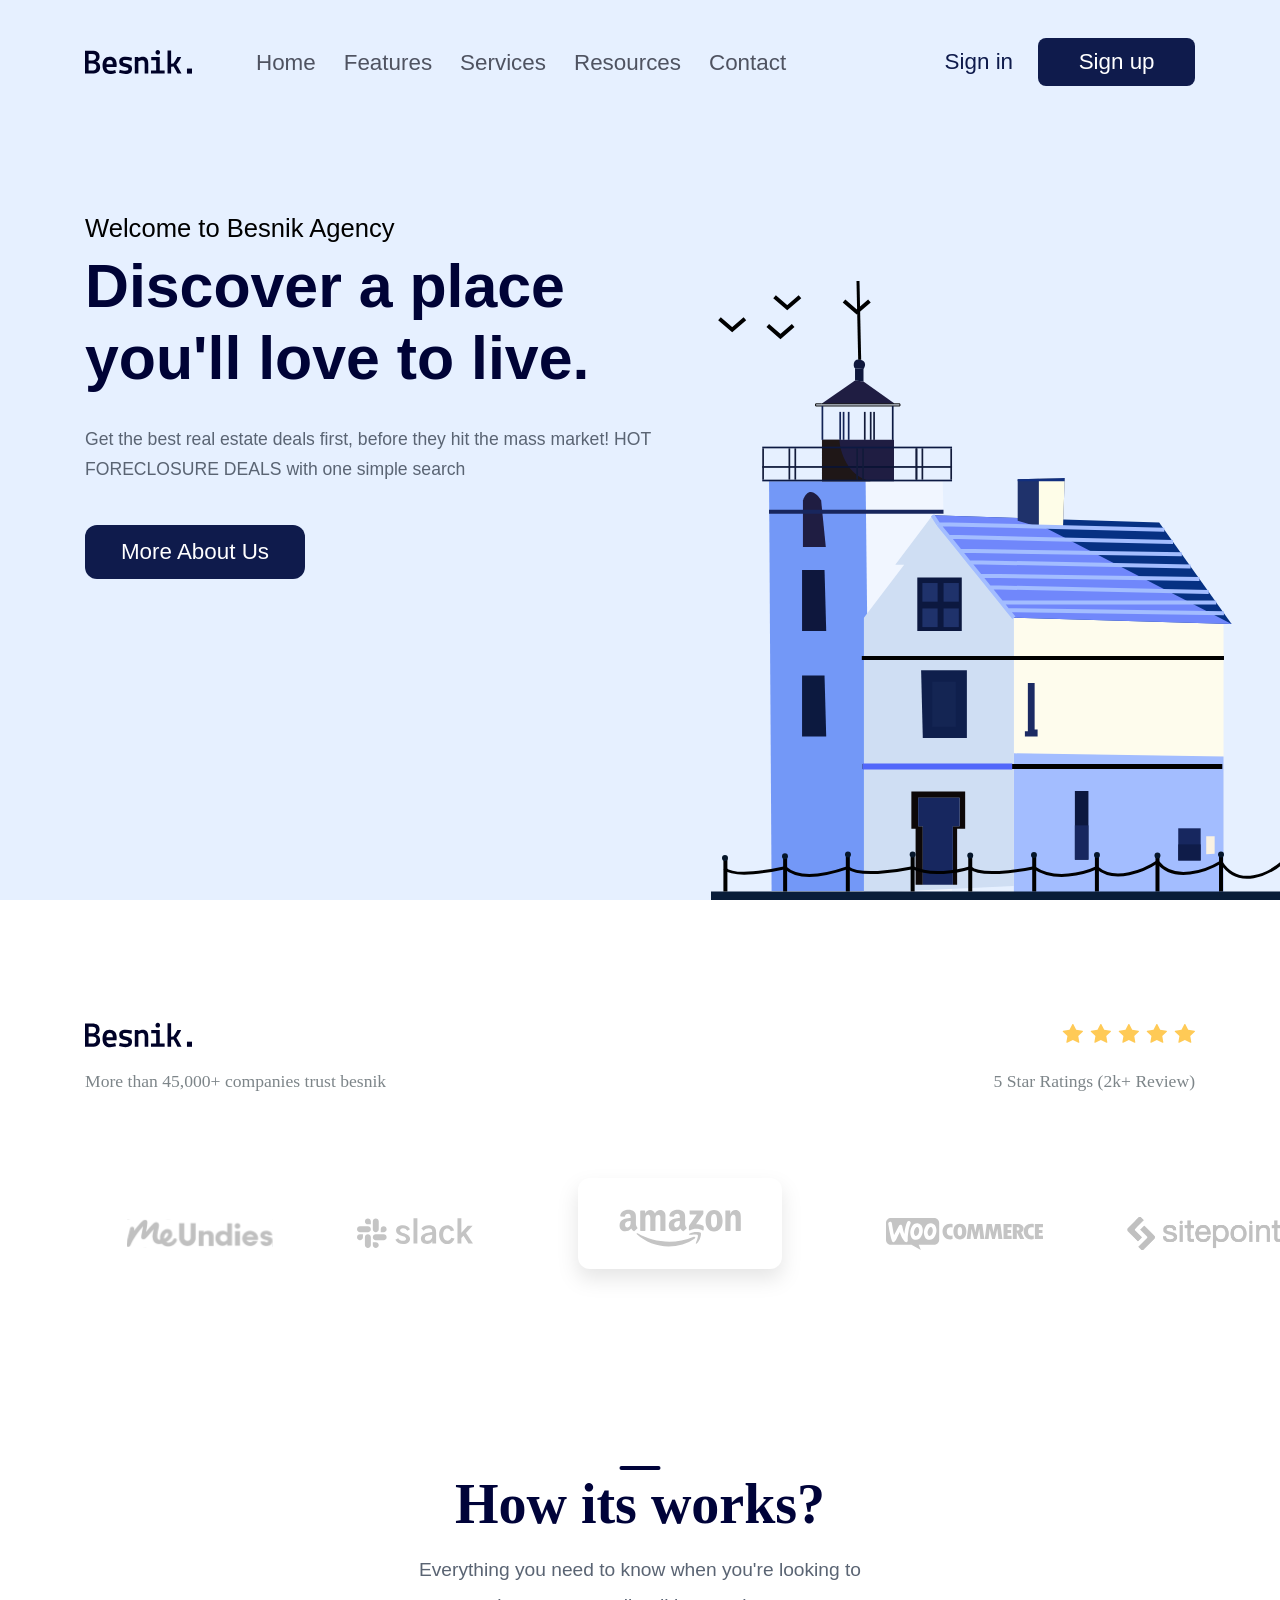
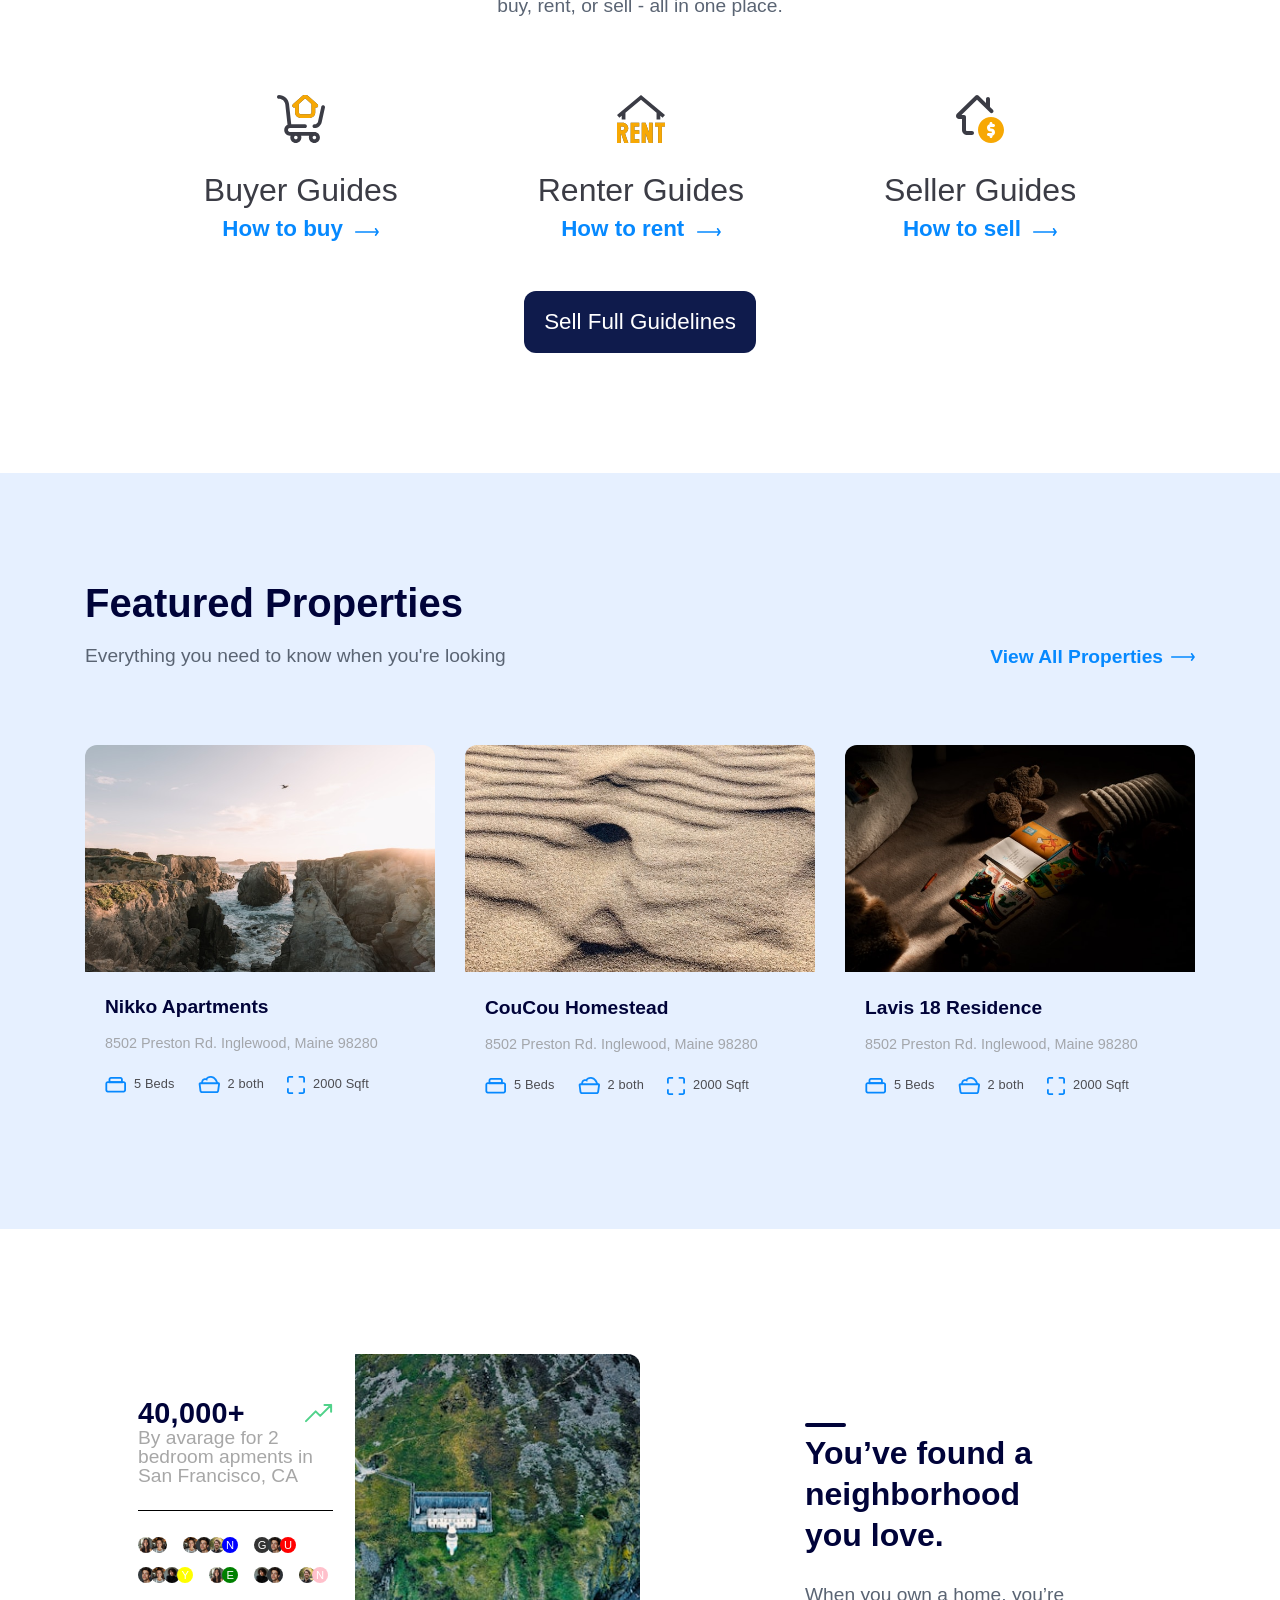
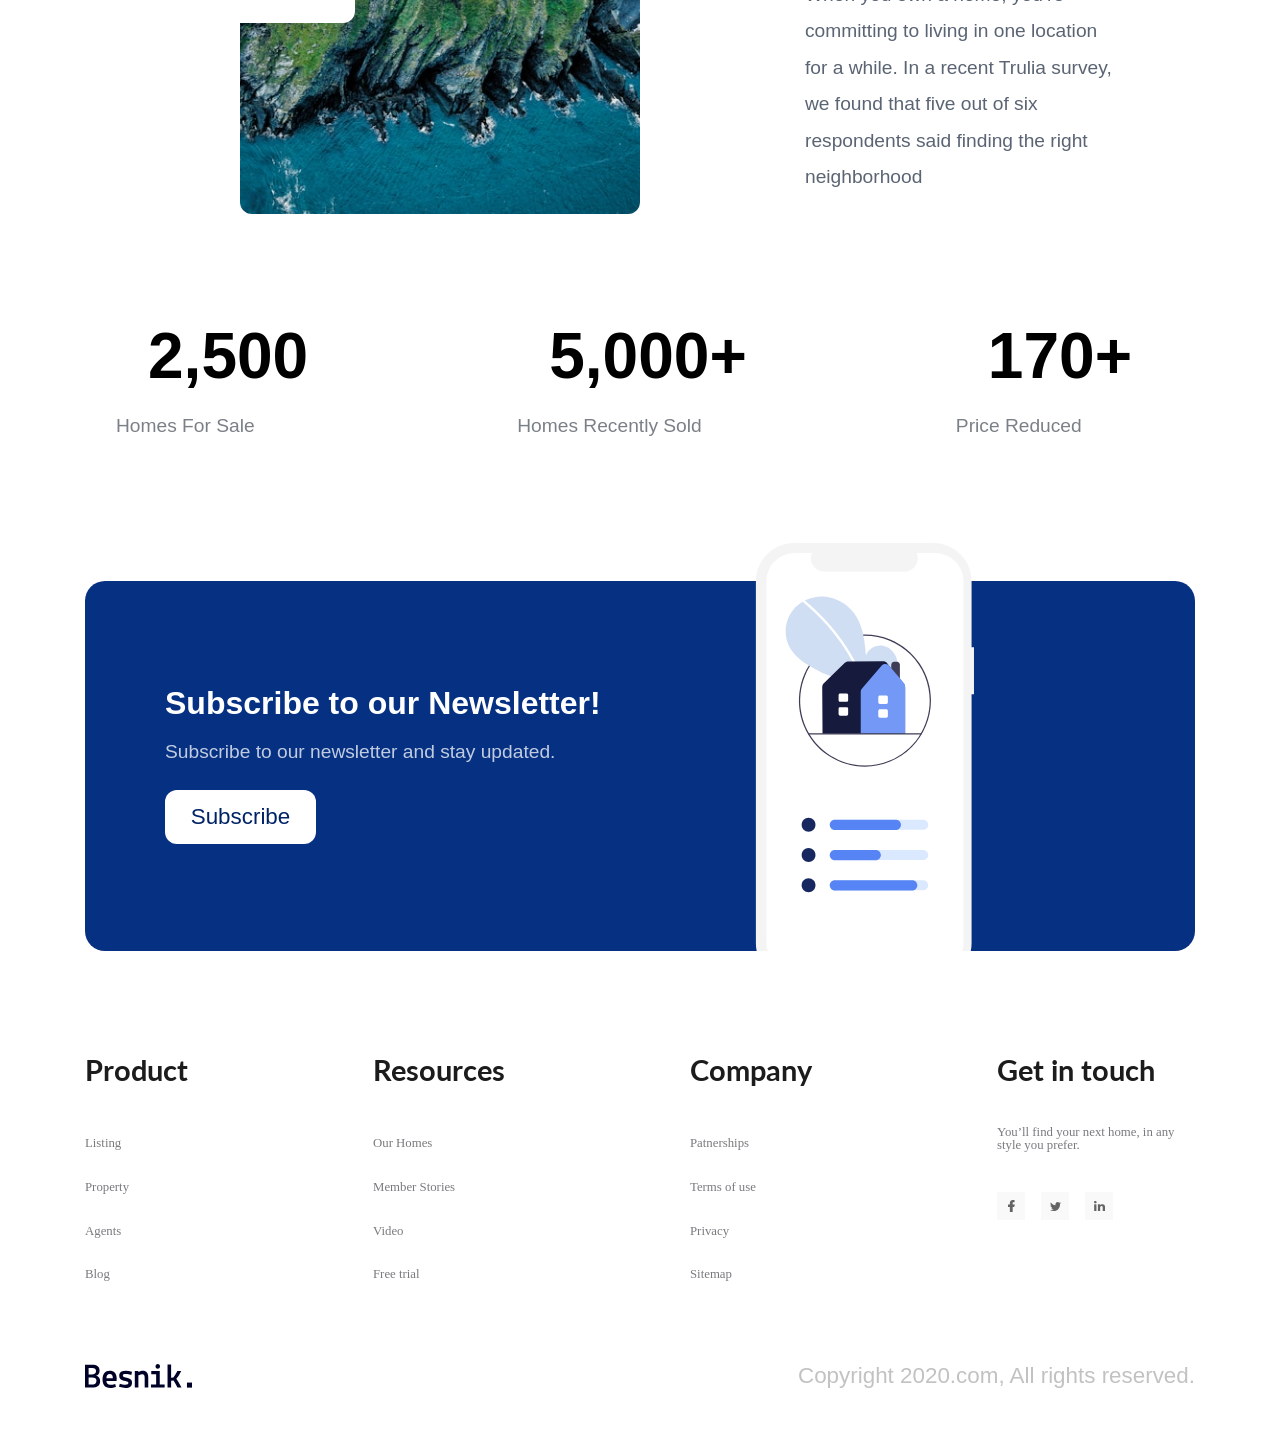
==== index.html @ 7a70269e "Update project structure" ====
<!DOCTYPE html>
<html lang="en">
<head>
    <meta charset="UTF-8">
    <meta name="viewport" content="width=device-width, initial-scale=1.0">
    <link rel="stylesheet" href="./assets/css/reset.css">
    <link rel="stylesheet" href="./assets/css/font/stylesheet.css">
    <!-- <link rel="preconnect" href="https://fonts.googleapis.com">
    <link rel="preconnect" href="https://fonts.gstatic.com" crossorigin>
    <link href="https://fonts.googleapis.com/css2?family=Montserrat:wght@303&   family=Poppins:ital,wght@0,100;0,200;0,300;0,400;0,500;0,600;0,700;0,800;0,900;1,100;1,200;1,300;1,400;1,500;1,600;1,700;1,800;1,900&display=swap" rel="stylesheet"> -->

    <link rel="preconnect" href="https://fonts.googleapis.com">
    <link rel="preconnect" href="https://fonts.gstatic.com" crossorigin>
    <link href="https://fonts.googleapis.com/css2?family=Lato:ital,wght@0,100;0,300;0,400;0,700;0,900;1,100;1,300;1,400;1,700;1,900&display=swap" rel="stylesheet">

    <link rel="stylesheet" href="./assets/css/nguyen.css">
    <title>Document</title>
</head>
<body>
    <main>
        <!-- Header -->
        <header class="hearder">
            <div class="content">
                <nav class="navbar">
                    <!-- Logo -->
                    <img src="./assets/css/img/logo.svg" alt="Besnik.">
                    <!-- Navigation -->
                    <ul>
                        <li><a href="#!">Home</a></li>
                        <li><a href="#!">Features</a></li>
                        <li><a href="#!">Services</a></li>
                        <li><a href="#!">Resources</a></li>
                        <li><a href="#!">Contact</a></li>
                    </ul>
                    <!-- Action -->
                    <div class="actions">
                        <a href="#!" class="action-link">Sign in</a>
                        <a href="#!" class="btn action-btn">Sign up</a>
                    </div>
                </nav>
                <div class="hero">
                    <div class="info">
                        <p class="sub-title">Welcome to Besnik Agency</p>
                        <h1 class="title">Discover a place
                            you'll love to live.</h1>
                        <p class="desc">Get the best real estate deals first,
                            before they hit the mass market! HOT FORECLOSURE DEALS with one simple search</p>
                        <!-- Call to action -->
                        <a href="#!" class="btn hero-cta">More About Us</a>
                    </div>
                    <img 
                    src="./assets/css/img/hero_img.svg" alt="Discover a place you'll love to live." class="hero-img">
                </div>
            </div>
        </header>

        <!-- Client -->
        <div class="clients">
            <div class="content">
                <div class="row">
                    <!-- Logo -->
                    <img src="./assets/css/img/logo.svg" alt="Besnik.">

                    <!-- Stars -->
                    <div class="stars">
                        <img src="./assets/css/img/stars.svg" alt="Stars">
                        <img src="./assets/css/img/stars.svg" alt="Stars">
                        <img src="./assets/css/img/stars.svg" alt="Stars">
                        <img src="./assets/css/img/stars.svg" alt="Stars">
                        <img src="./assets/css/img/stars.svg" alt="Stars">
                    </div>
                </div>
                <div class="row">
                    <p class="desc">More than 45,000+ companies trust besnik</p>
                    <p class="desc">5 Star Ratings (2k+ Review)</p>
                </div>
                <div class="images">
                    <a href="!#">
                        <img src="./assets/css/img/client-1.svg" alt="client-1">
                    </a>
                    <a href="!#">
                        <img src="./assets/css/img/client-2.svg" alt="client-2">
                    </a>
                    <a href="!#">
                        <img src="./assets/css/img/client-3.svg" alt="client-3">
                    </a>
                    <a href="!#">
                        <img src="./assets/css/img/client-4.svg" alt="client-4">
                    </a>
                    <a href="!#">
                        <img src="./assets/css/img/client-5.svg" alt="client-5">
                    </a>
                </div>
            </div>
        </div>

        <!-- Guide -->
        <div class="guides">
            <div class="content">
                <h2 class="sub-title">How its works?</h2>
                <p class="desc">Everything you need to know when you're looking to buy, rent, or sell - all in one place.</p>
                <!-- List guides -->
                <ul class="list-guides">
                    <li class="guides-items">
                        <img src="./assets/css/img/guides-img-1.svg" alt="Buyer Guides" class="icon">
                        <h3 class="title">Buyer Guides</h3>
                        <a href="#!" class="link">
                            <span>How to buy</span>
                            <img src="./assets/css/img/arrow.svg" alt="arrow" class="arrow">
                        </a>
                    </li>
                    <li class="guides-items">
                        <img src="./assets/css/img/guides-img-2.svg" alt="Renter Guides" class="icon">
                        <h3 class="title">Renter Guides</h3>
                        <a href="#!" class="link">
                            <span>How to rent</span>
                            <img src="./assets/css/img/arrow.svg" alt="arrow" class="arrow">
                        </a>
                    </li>
                    <li class="guides-items">
                        <img src="./assets/css/img/guides-img-3.svg" alt="Seller Guides" class="icon">
                        <h3 class="title">Seller Guides</h3>
                        <a href="#!" class="link">
                            <span>How to sell</span>
                            <img src="./assets/css/img/arrow.svg" alt="arrow" class="arrow">
                        </a>
                    </li>
                </ul>
                <div class="guides-cta">
                    <a href="#!" class="btn">Sell Full Guidelines</a>
                </div>
            </div>
        </div>

        <!-- Featured -->
        <div class="featured">
            <div class="content">
                <header>
                    <h2 class="sub-title">Featured Properties</h2>
                    <div class="row">
                        <p class="desc">Everything you need to know when you're looking</p>
                        <a href="#!" class="link">
                            <span>View All Properties</span>
                            <img src="./assets/css/img/arrow.svg" alt="arrow" class="arrow">
                        </a>
                    </div>
                </header>
                <div class="list">
                    <!-- Featured item 1 -->
                    <div class="item">
                        <a href="#!">
                            <img
                                src="./assets/css/img/featured-1.jpg"
                                alt="Nikko Apartments"
                                class="thumb"
                            />
                        </a>
                        <div class="body">
                            <h3 class="title">
                                <a href="#!" class="line-clamp">
                                    Nikko Apartments
                                </a>
                            </h3>
                            <p class="desc line-clamp">
                                8502 Preston Rd. Inglewood, Maine 98280
                            </p>
                            <div class="info">
                                <img
                                    src="./assets/css/img/icon-1.svg"
                                    alt=""
                                    class="icon"
                                />
                                <span class="label">5 Beds</span>

                                <img
                                    src="./assets/css/img/icon-2.svg"
                                    alt=""
                                    class="icon"
                                />
                                <span class="label">2 both</span>

                                <img
                                    src="./assets/css/img/icon-3.svg"
                                    alt=""
                                    class="icon"
                                />
                                <span class="label">2000 Sqft</span>
                            </div>
                        </div>
                    </div>

                    <!-- Featured item 2 -->
                    <div class="item">
                        <a href="#!">
                            <img
                                src="./assets/css/img/featured-2.jpg"
                                alt="CouCou Homestead"
                                class="thumb"
                            />
                        </a>
                        <div class="body">
                            <h3 class="title"><a href="#!">CouCou Homestead</a></h3>
                            <p class="desc">
                                8502 Preston Rd. Inglewood, Maine 98280
                            </p>
                            <div class="info">
                                <img
                                    src="./assets/css/img/icon-1.svg"
                                    alt=""
                                    class="icon"
                                />
                                <span class="label">5 Beds</span>

                                <img
                                    src="./assets/css/img/icon-2.svg"
                                    alt=""
                                    class="icon"
                                />
                                <span class="label">2 both</span>

                                <img
                                    src="./assets/css/img/icon-3.svg"
                                    alt=""
                                    class="icon"
                                />
                                <span class="label">2000 Sqft</span>
                            </div>
                        </div>
                    </div>

                    <!-- Featured item 3 -->
                    <div class="item">
                        <a href="#!">
                            <img
                                src="./assets/css/img/featured-3.jpg"
                                alt="CouCou Homestead"
                                class="thumb"
                            />
                        </a>
                        <div class="body">
                            <h3 class="title"><a href="#!">Lavis 18 Residence</a></h3>
                            <p class="desc">
                                8502 Preston Rd. Inglewood, Maine 98280
                            </p>
                            <div class="info">
                                <img
                                    src="./assets/css/img/icon-1.svg"
                                    alt=""
                                    class="icon"
                                />
                                <span class="label">5 Beds</span>

                                <img
                                    src="./assets/css/img/icon-2.svg"
                                    alt=""
                                    class="icon"
                                />
                                <span class="label">2 both</span>

                                <img
                                    src="./assets/css/img/icon-3.svg"
                                    alt=""
                                    class="icon"
                                />
                                <span class="label">2000 Sqft</span>
                            </div>
                        </div>
                    </div>
                </div>
            </div>
        </div>

        <!-- Stats -->
        <div class="stats">
            <div class="content">
                <div class="row">
                    <div class="img-block">
                        <img src="./assets/css/img/stats-img.jpg" alt="You’ve found a neighborhood you love." class="images">
                        <!-- Trend -->
                        <div class="stats-trend">
                            <div class="row">
                                <strong class="value">40,000+</strong>
                                <img 
                                    class="icon"
                                    src="./assets/css/img/arrow-stats.svg" 
                                    alt=""
                                >
                            </div>
                            <p class="desc">By avarage for 2 bedroom apments in San Francisco, CA</p>
                            <div class="separate"></div>
                            <div class="avatar-block">
                                <div class="avatar-group">
                                    <img 
                                    src="./assets/css/img/avatar-1.jpg" alt="" class="avatar">
                                    <img 
                                    src="./assets/css/img/avatar-2.jpg" alt="" class="avatar">
                                </div>
                                <div class="avatar-group">
                                    <img 
                                    src="./assets/css/img/avatar-2.jpg" alt="" class="avatar">
                                    <img 
                                    src="./assets/css/img/avatar-4.jpg" alt="" class="avatar">
                                    <img 
                                    src="./assets/css/img/avatar-5.jpg" alt="" class="avatar">
                                    <div class="avatar" style="--bg-color : blue">N</div>
                                </div>
                                <div class="avatar-group">
                                    <div class="avatar" style="--bg-color : #333">G</div>
                                    <img 
                                    src="./assets/css/img/avatar-4.jpg" alt="" class="avatar">
                                    <div class="avatar" style="--bg-color : red">U</div>
                                </div>
                                <div class="avatar-group">
                                    <img 
                                    src="./assets/css/img/avatar-4.jpg" alt="" class="avatar">
                                    <img 
                                    src="./assets/css/img/avatar-2.jpg" alt="" class="avatar">
                                    <img 
                                    src="./assets/css/img/avatar-3.jpg" alt="" class="avatar">
                                    <div class="avatar" style="--bg-color : yellow">Y</div>
                                </div>
                                <div class="avatar-group">
                                    <img 
                                    src="./assets/css/img/avatar-1.jpg" alt="" class="avatar">
                                    <div class="avatar" style="--bg-color : green">E</div>
                                </div>
                                <div class="avatar-group">
                                    <img 
                                    src="./assets/css/img/avatar-3.jpg" alt="" class="avatar">
                                    <img 
                                    src="./assets/css/img/avatar-4.jpg" alt="" class="avatar">
                                </div>
                                <div class="avatar-group">
                                    <img 
                                    src="./assets/css/img/avatar-5.jpg" alt="" class="avatar">
                                    <div class="avatar" style="--bg-color : pink">N</div>
                                </div>
                            </div>
                        </div>
                    </div>
                    <div class="info">
                        <h2 class="sub-title">You’ve found a neighborhood you love.</h2>
                        <p class="desc">When you own a home, you’re committing to living in one location for a while. In a recent Trulia survey, we found that five out of six respondents said finding the right neighborhood </p>
                    </div>

                </div>
                <div class="row row-qty">
                    <div class="qty-item">
                        <strong class="qty">2,500</strong>
                        <p class="qty-desc">Homes For Sale</p>
                    </div>
                    <div class="qty-item">
                        <strong class="qty">5,000+</strong>
                        <p class="qty-desc">Homes Recently Sold</p>
                    </div>
                    <div class="qty-item">
                        <strong class="qty">170+</strong>
                        <p class="qty-desc">Price Reduced</p>
                    </div>
                </div>
            </div>
        </div>

        <div class="subcription">
            <div class="content">
                <div class="body">
                    <div class="info">
                        <h2 class="sub-title">Subscribe to our Newsletter!</h2>
                        <p class="desc">Subscribe to our newsletter and stay updated.</p>
                        <a href="" class="btn">Subscribe</a>
                    </div>
                    <img src="./assets/css/img/image-subc.svg" alt="Subscribe to our Newsletter!" class="image">
                </div>
            </div>
        </div>

        <!-- Footer -->
        <footer class="footer">
            <div class="content">
                <div class="row">
                    <column>
                        <!-- Product -->
                        <h3 class="heading">Product</h3>
                        <ul class="list">
                            <li class="item">
                                <a href="">Listing</a>
                            </li>
                            <li class="item">
                                <a href="">Property</a>
                            </li>
                            <li class="item">
                                <a href="">Agents</a>
                            </li>
                            <li class="item">
                                <a href="">Blog</a>
                            </li>
                        </ul>
                    </column>
                    <column>
                        <!-- Resources -->
                        <h3 class="heading">Resources</h3>
                        <ul class="list">
                            <li class="item">
                                <a href="">Our Homes</a>
                            </li>
                            <li class="item">
                                <a href="">Member Stories</a>
                            </li>
                            <li class="item">
                                <a href="">Video</a>
                            </li>
                            <li class="item">
                                <a href="">Free trial</a>
                            </li>
                        </ul>
                    </column>
                    <column>
                        <!-- Company -->
                        <h3 class="heading">Company</h3>
                        <ul class="list">
                            <li class="item">
                                <a href="">Patnerships</a>
                            </li>
                            <li class="item">
                                <a href="">Terms of use</a>
                            </li>
                            <li class="item">
                                <a href="">Privacy</a>
                            </li>
                            <li class="item">
                                <a href="">Sitemap</a>
                            </li>
                        </ul>
                    </column>
                    <column>
                        <!-- Get in touch -->
                        <h3 class="heading">Get in touch</h3>
                        <p class="desc">You’ll find your next home, in any style you prefer.</p>
                        <div class="social">
                            <a href="" class="social-link">
                                <img src="./assets/css/img/facebook.svg" 
                                alt="">
                            </a>
                            <a href="" class="social-link">
                                <img src="./assets/css/img/twitter.svg" 
                                alt="">
                            </a>
                            <a href="" class="social-link">
                                <img src="./assets/css/img/intagram.svg
                                " alt="">
                            </a>
                        </div>
                    </column>
                </div>
                <div class="row">
                    <img 
                    src="./assets/css/img/logo.svg" 
                    alt="Besnik" 
                    class="logo">
                    <p class="copyright">Copyright 2020.com, All rights reserved.</p>
                </div>
            </div>
        </footer>
    </main>
</body>
</html>
---- assets/css/font/stylesheet.css ----
/* =========== Poppins =========== */
@font-face {
    font-family: "Poppins";
    src: url("Poppins/Poppins-Bold.woff2") format("woff2"),
        url("Poppins/Poppins-Bold.woff") format("woff");
    font-weight: bold;
    font-style: normal;
    font-display: swap;
}

@font-face {
    font-family: "Poppins";
    src: url("Poppins/Poppins-BlackItalic.woff2") format("woff2"),
        url("Poppins/Poppins-BlackItalic.woff") format("woff");
    font-weight: 900;
    font-style: italic;
    font-display: swap;
}

@font-face {
    font-family: "Poppins";
    src: url("Poppins/Poppins-Black.woff2") format("woff2"),
        url("Poppins/Poppins-Black.woff") format("woff");
    font-weight: 900;
    font-style: normal;
    font-display: swap;
}

@font-face {
    font-family: "Poppins";
    src: url("Poppins/Poppins-ExtraBoldItalic.woff2") format("woff2"),
        url("Poppins/Poppins-ExtraBoldItalic.woff") format("woff");
    font-weight: bold;
    font-style: italic;
    font-display: swap;
}

@font-face {
    font-family: "Poppins";
    src: url("Poppins/Poppins-ExtraBold.woff2") format("woff2"),
        url("Poppins/Poppins-ExtraBold.woff") format("woff");
    font-weight: bold;
    font-style: normal;
    font-display: swap;
}

@font-face {
    font-family: "Poppins";
    src: url("Poppins/Poppins-ExtraLightItalic.woff2") format("woff2"),
        url("Poppins/Poppins-ExtraLightItalic.woff") format("woff");
    font-weight: 200;
    font-style: italic;
    font-display: swap;
}

@font-face {
    font-family: "Poppins";
    src: url("Poppins/Poppins-BoldItalic.woff2") format("woff2"),
        url("Poppins/Poppins-BoldItalic.woff") format("woff");
    font-weight: bold;
    font-style: italic;
    font-display: swap;
}

@font-face {
    font-family: "Poppins";
    src: url("Poppins/Poppins-ExtraLight.woff2") format("woff2"),
        url("Poppins/Poppins-ExtraLight.woff") format("woff");
    font-weight: 200;
    font-style: normal;
    font-display: swap;
}

@font-face {
    font-family: "Poppins";
    src: url("Poppins/Poppins-Italic.woff2") format("woff2"),
        url("Poppins/Poppins-Italic.woff") format("woff");
    font-weight: normal;
    font-style: italic;
    font-display: swap;
}

@font-face {
    font-family: "Poppins";
    src: url("Poppins/Poppins-SemiBold.woff2") format("woff2"),
        url("Poppins/Poppins-SemiBold.woff") format("woff");
    font-weight: 600;
    font-style: normal;
    font-display: swap;
}

@font-face {
    font-family: "Poppins";
    src: url("Poppins/Poppins-Light.woff2") format("woff2"),
        url("Poppins/Poppins-Light.woff") format("woff");
    font-weight: 300;
    font-style: normal;
    font-display: swap;
}

@font-face {
    font-family: "Poppins";
    src: url("Poppins/Poppins-LightItalic.woff2") format("woff2"),
        url("Poppins/Poppins-LightItalic.woff") format("woff");
    font-weight: 300;
    font-style: italic;
    font-display: swap;
}

@font-face {
    font-family: "Poppins";
    src: url("Poppins/Poppins-Regular.woff2") format("woff2"),
        url("Poppins/Poppins-Regular.woff") format("woff");
    font-weight: normal;
    font-style: normal;
    font-display: swap;
}

@font-face {
    font-family: "Poppins";
    src: url("Poppins/Poppins-Medium.woff2") format("woff2"),
        url("Poppins/Poppins-Medium.woff") format("woff");
    font-weight: 500;
    font-style: normal;
    font-display: swap;
}

@font-face {
    font-family: "Poppins";
    src: url("Poppins/Poppins-MediumItalic.woff2") format("woff2"),
        url("Poppins/Poppins-MediumItalic.woff") format("woff");
    font-weight: 500;
    font-style: italic;
    font-display: swap;
}

@font-face {
    font-family: "Poppins";
    src: url("Poppins/Poppins-ThinItalic.woff2") format("woff2"),
        url("Poppins/Poppins-ThinItalic.woff") format("woff");
    font-weight: 100;
    font-style: italic;
    font-display: swap;
}

@font-face {
    font-family: "Poppins";
    src: url("Poppins/Poppins-SemiBoldItalic.woff2") format("woff2"),
        url("Poppins/Poppins-SemiBoldItalic.woff") format("woff");
    font-weight: 600;
    font-style: italic;
    font-display: swap;
}

@font-face {
    font-family: "Poppins";
    src: url("Poppins/Poppins-Thin.woff2") format("woff2"),
        url("Poppins/Poppins-Thin.woff") format("woff");
    font-weight: 100;
    font-style: normal;
    font-display: swap;
}
---- assets/css/nguyen.css ----
* {
    box-sizing: border-box;
}

:root {
    --primary-color: #0F1B4C;   
}

html {
    font-size: 62,5%;
}

body {
    font-size: 1.6rem;
    font-family: "Poppins", sans-serif;
}

/* Common */
a {
    text-decoration: none;
}

.content {
    width: 1110px;
    max-width: calc(100% - 48px);
    margin-left: auto;
    margin-right: auto;
    /* position: relative; */
}

.btn {
    display: inline-block;
    min-width: 9.8rem;
    padding: 16px 16px;
    font-weight: 500;
    font-size: 1.4rem;
    text-align: center;
    border-radius: 12px;
    background: var(--primary-color);
    color: #FFFFFF;
}

.btn:hover {
    opacity: 0.8;
}

.line-clamp {
    display: -webkit-box;
    -webkit-line-clamp: var(--line-clamp, 2);
    -webkit-box-orient: vertical;
    overflow: hidden;
}

/* Header */
header {
    background: #E6F0FF;
    height: 100vh;
    position: relative;
}

.navbar {
    display: flex;
    align-items: center;
    padding-top: 38px;
}

.navbar ul {
    display: flex;
    margin-left: 50px;
}

.navbar .actions {
    margin-left: auto;
}

.navbar ul a {
    font-weight: 500;
    font-size: 1.4rem;
    color: #4f5361;
    padding: 8px 14px;
}

.navbar ul a:hover {
    color: rgb(157, 163, 64);
}

.navbar .actions .action-link {
    font-weight: 500;
    font-size: 1.4rem;
    line-height: 21px;
    color: var(--primary-color);
}

.navbar .actions .action-btn {
    padding: 13px 16px;
    margin-left: 18px;
    border-radius: 8px;
}

.hero {
    margin-top: 130px;
}

.hero .subtitle {
    font-weight: 500;
    font-size: 1.8rem;
    line-height: 1.5;
    letter-spacing: 0.01em;
    color: #687690;
}

.hero .title {
    margin-top: 8px;
    font-weight: 700;
    font-size: 3.8rem;
    line-height: 119%;
    color: #000336;
}

.hero .info {
    width: 51%;
}

.hero .desc {
    margin-top: 30px;
    font-weight: 400;
    font-size: 1.1rem;
    line-height: 1.7;
    color: #5A6473;
}

.hero-cta {
    margin-top: 40px;
    min-width: 220px;
}

.hero img {
    position: absolute;
    bottom: 0;
    right: calc((100vw - 1110px) / 2 - 100px);
}

/* Clients */

.clients {
    margin-top: 79px;
    padding: 43px 0 64px;
}

.clients .row {
    display: flex;
    justify-content: space-between;
}

.clients .desc {
    font-family: 'Poppins';
    font-style: normal;
    font-weight: 500;
    font-size: 1.1rem;
    line-height: 1.25;
    color: #7D8589;
}

.clients .row:nth-child(2) {
    margin-top: 23px;
}

.clients .images {
    margin-top: 96px;
    display: flex;
    justify-content: space-between;
    align-items: center;
}

.clients .images a {
    display: flex;
    align-items: center;
    height: 90px;
    padding: 0 42px;
    border-radius: 12px;
}

.clients .images a:hover {
    box-shadow: 0px 10px 20px rgba(0, 0, 0, 0.1);
}

/* Guides */
.guides {
    margin-top: 40px;
    padding: 93px 0 79px;
}

.guides .sub-title {
    position: relative;
    font-family: 'Poppins';
    font-style: normal;
    font-weight: 600;
    font-size: 3.5rem;
    line-height: 1;
    text-align: center;
    color: #000339;
}

.guides .sub-title::before {
    position: absolute;
    top: -10px;
    left: 50%;
    transform: translateX(-50%);
    content: "";
    display: inline-block;
    width: 41px;
    height: 4px;
    background: #000339;
    border-radius: 12px;
}

.guides .desc {
    width: 459px;
    max-width: 100%;
    margin: 20px auto 0px;
    font-weight: 400;
    font-size: 1.2rem;
    line-height: 1.9;
    text-align: center;
    color: #5A6473;
}

.guides .list-guides {
    display: flex;
    margin-top: 70px;
    justify-content: center;
}

.guides .guides-items {
    margin: 0px 70px;
    text-align: center;
}

.guides-items .title {
    margin-top: 26px;
    font-weight: 500;
    font-size: 2rem;
    line-height: 1.1;
    color: #3B3C45;
}

.guides-items .link {
    display: inline-block;
    margin-top: 10px;
    font-weight: 600;
    font-size: 1.4rem;
    color: #0689FF;
}

.guides-items .arrow {
    margin-left: 6px;
}

.guides-cta {
    margin-top: 50px;
    display: flex;
    justify-content: center;
}

.guides-cta .btn {
    min-width: 170px;
    padding: 20px;
}

/* Featured */
.featured {
    background: #E6F0FF;
    margin-top: 41px;
    padding: 110px 0;
    position: relative;
}

.featured .sub-title {
    font-weight: 600;
    font-size: 2.5rem;
    line-height: 1;
    color: #000339;
}

.featured .row {
    display: flex;
    justify-content: space-between;
    margin-top: 15px;
}

.featured .desc {
    font-weight: 400;
    font-size: 1.2rem;
    line-height: 1.9;
    color: #5A6473;
}

.featured .link {
    display: flex;
    align-items: center;
    font-weight: 600;
    font-size: 1.2rem;
    color: #0689FF;
}

.featured .link .arrow {
    margin-left: 8px;
}

.featured header {
    height: auto;
}

.featured .list {
    display: flex;
    margin-top: 70px;
    gap: 30px;
}

.featured .item {
    flex: 1;
}

.featured .item .thumb {
    width: 100%;
    height: 227px;
    object-fit: cover;
    border-top-left-radius: 12px;
    border-top-right-radius: 12px;
}

.featured .item .body {
    padding: 17px 20px 24px;
}

.featured .item .title a {
    font-weight: 600;
    font-size: 1.2rem;
    line-height: 1.5;
    color: #000339;
}

.featured .item .desc {
    --line-clamp : 3;
    margin-top: 11px;
    font-weight: 500;
    font-size: 1.4rem;
    line-height: 1.5;
    color: #A3A6AB;
}

.featured .item .info {
    display: flex;
    align-items: center;
    margin-top: 21px;
}

.featured .item .label {
    margin-left: 8px;
    font-weight: 500;
    font-size: 0.8rem;
    line-height: 1;
    letter-spacing: 0.01em;
    color: #4D4D52;
}

.featured .item .icon {
    margin-left: 23px;
}

.featured .item .icon:nth-child(1) {
    margin-left: 0px;
}

.featured .item .desc {
    font-weight: 500;
    font-size: 0.9rem;
    line-height: 1.5;
    color: #A3A6AB;
}

/* Stats */
.stats {
    margin-top: 75px;
    padding: 50px 0;
}

.stats .row {
    display: flex;
}

.stats .content {
    width: 1048px;
}

.stats .img-block, .stats .info {
    width: 50%;
}

.stats .info {
    padding: 79px 0 0 165px;
}

.stats .img-block {
    position: relative;
}

.stats-trend {
    position: absolute;
    left: 0;
    top: 0;
    width: 239px;
    padding: 45px 22px 40px;
    border-radius: 0 0 12px 12px;
    background: #fff;
}

.stats-trend .value {
    font-weight: 700;
    font-size: 1.8rem;
    letter-spacing: 0.01em;
    color: #000339;
}

.stats-trend .icon {
    margin-left: auto;
}

.stats-trend .desc {
    font-weight: 400;
    font-size: 1.2rem;
    color: #A7A7A7;
}

.stats-trend .separate {
    height: 1.2px;
    margin-top: 25px;
    background: #000;
}

.stats .avatar-block {
    margin-top: 26px;
    display: flex;
    flex-wrap: wrap;
    gap : 14px 16px
}

.stats .avatar-block .avatar-group {
    display: flex;
}

.stats .avatar-block .avatar-group .avatar {
    width: 16px;
    height: 16px;
    display: flex;
    justify-content: center;
    align-items: center;
    margin-left: -3px;
    object-fit: cover;
    border-radius: 50%;
    
    background: var(--bg-color, #fff);
    font-weight: 450;
    font-size: 0.7rem;
    letter-spacing: -0.02em;
    color: #FFFFFF;
}

.stats .avatar-block .avatar-group .avatar:first-child {
    margin-left: 0;
}

.stats .img-block .images {
    display: block;
    margin-left: auto;
    width: 400px;
    height: 460px;
    object-fit: cover;
    border-radius: 12px;
}

.stats .sub-title {
    position: relative;
    width: 269px;
    font-weight: 600;
    font-size: 2rem;
    line-height: 1.29;
    color: #000339;
}

.stats .sub-title::before {
    position: absolute;
    left: 0;
    top: -10px;
    content: "";
    display: block;
    width: 41px;
    height: 4px;
    background-color: #000339;
    border-radius: 12px;
}

.stats .info .desc {
    width: 309px;
    height: 150px;
    margin-top: 20px;
    font-weight: 400;
    font-size: 1.2rem;
    line-height: 1.9;
    color: #5A6473;
}

.stats .row-qty {
    margin-top: 110px;
    justify-content: space-between;
}

.stats .qty {
    font-weight: 600;
    font-size: 4rem;
    padding: 0 32px;
    color: #000000;
}

.stats .qty-desc {
    margin-top: 24px;
    font-weight: 500;
    font-size: 1.2rem;
    line-height: 1.5;
    color: #7B8087;
}

.subcription {
    margin-top: 90px;
}

.subcription .body {
    position: relative;
    display: flex;
    align-items: center;
    height: 370px;
    background: #063183;
    border-radius: 20px;
}

.subcription .info {
    padding: 0 80px;
    width: 670px;
    max-width: 100%;
}

.subcription .sub-title {
    font-weight: 600;
    font-size: 2rem;
    line-height: 1;
    color: #FFFFFF;
}

.subcription .desc {
    margin-top: 15px;
    font-weight: 400;
    font-size: 1.2rem;
    line-height: 1.88;
    color: #FFFFFF;
    opacity: 0.75;
}

.subcription .btn {
    margin-top: 20px;
    min-width: 151px;
    background-color: #fff;
    color: #002366;
}

.subcription .image {
    position: absolute;
    bottom: 0;
    right: 221px;
}

.footer {
    margin-top: 55px;
    padding: 50px 0 58px ;
}

.footer .row {
    display: flex;
}

.footer .row:first-child {
    gap: 185px;
}

.footer .heading {
    font-family: 'Lato', sans-serif;
    font-weight: 700;
    font-size: 1.8rem;
    white-space: nowrap;
    color: #1C1C1D;
}

.footer .list, .footer .desc {
    margin-top: 42px;
}

.footer .item {
    margin-top: 18px;
}

.footer .item a, .footer .desc {
    font-family: 'Poppins';
    font-style: normal;
    font-weight: 400;
    font-size: 0.8rem;
    white-space: nowrap;
    color: #7A7A7E;
}

.footer .desc {
    white-space: normal;
    line-height: 1;
}

.footer .social {
    margin-top: 40px;
    display: flex;   
}

.footer .social-link {
    display: flex;
    align-items: center;
    justify-content: center;
    width: 28px;
    height: 28px;
    background-color: #f9f9f9;
}

.footer .social-link + .social-link {
    margin-left: 16px;
}

.footer .social-link:hover {
    background-color: #ccc;
    border-radius: 50%;
}

.footer .row:last-child {
    display: flex;
    align-items: center;
    justify-content: space-between;
    margin-top: 81px;
}

.footer .copyright {
    font-weight: 400;
    font-size: 1.4rem;
    color: #C2C2C2;
}
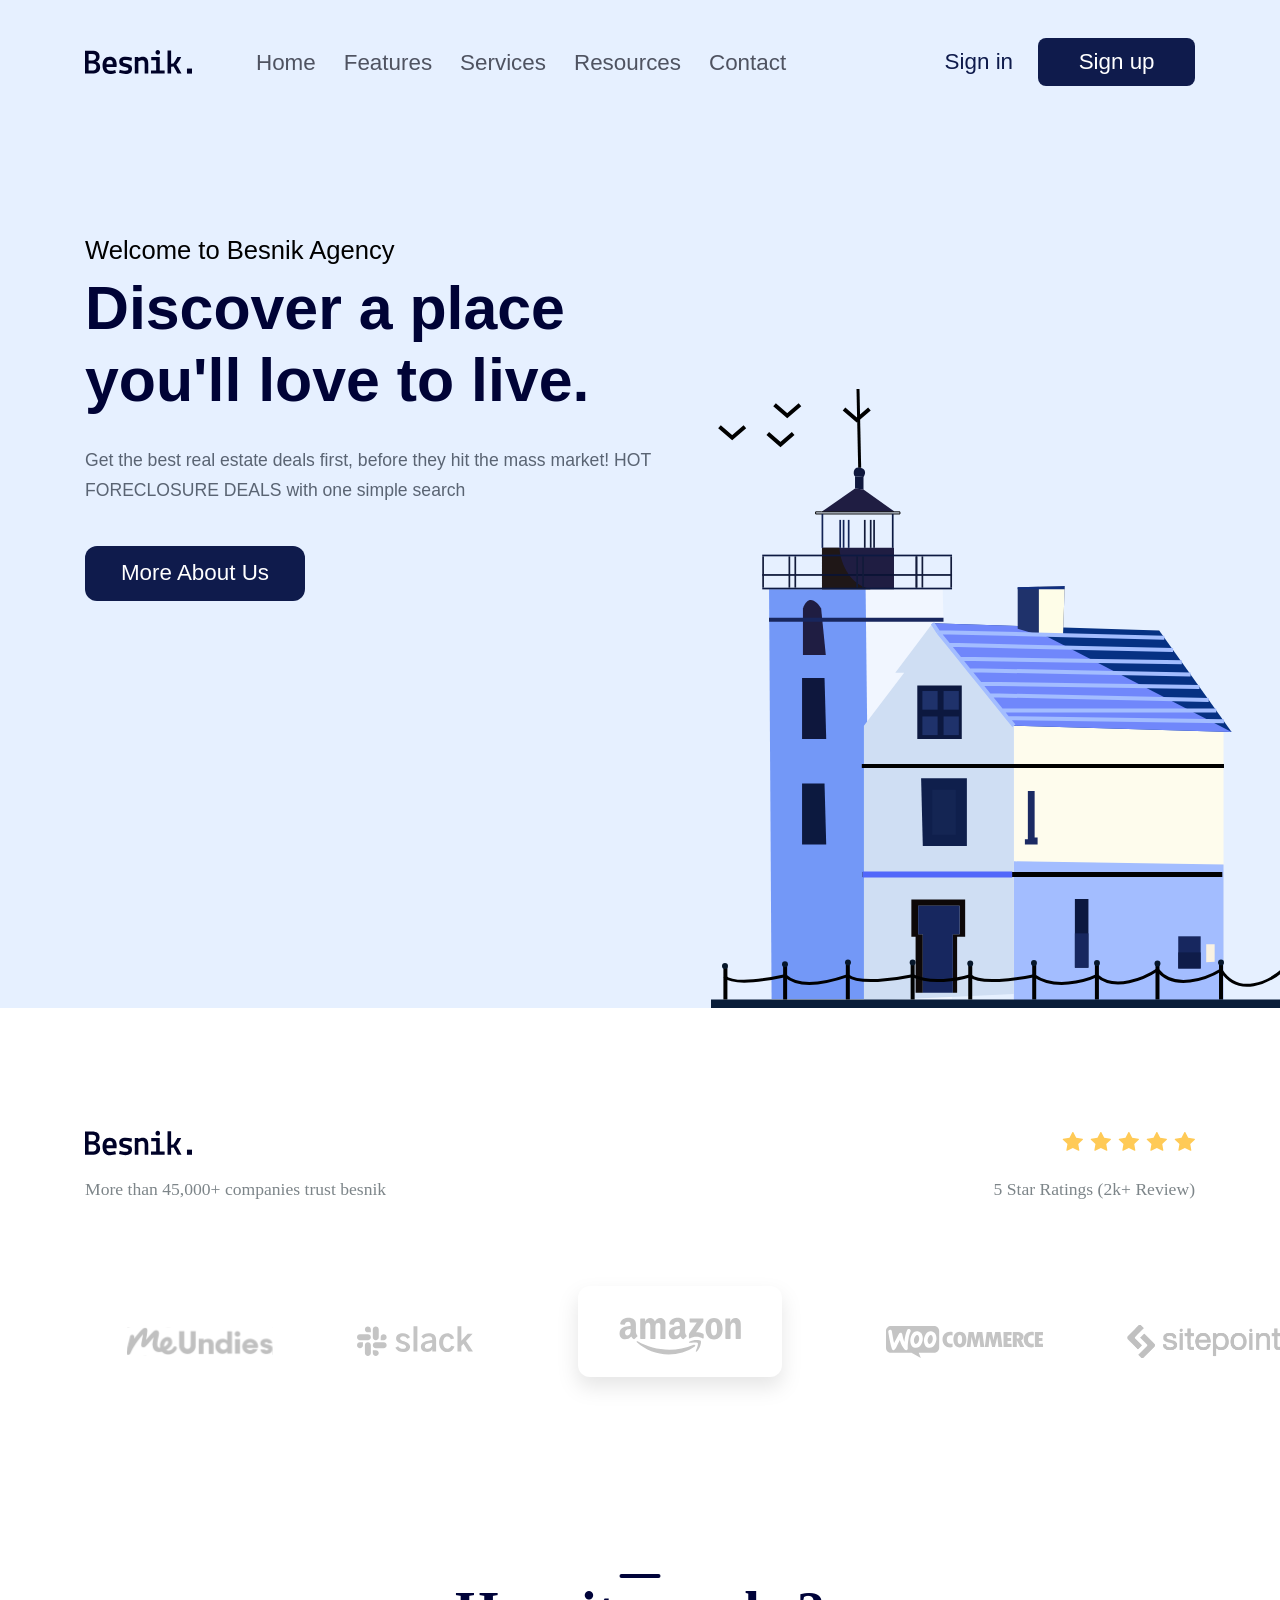
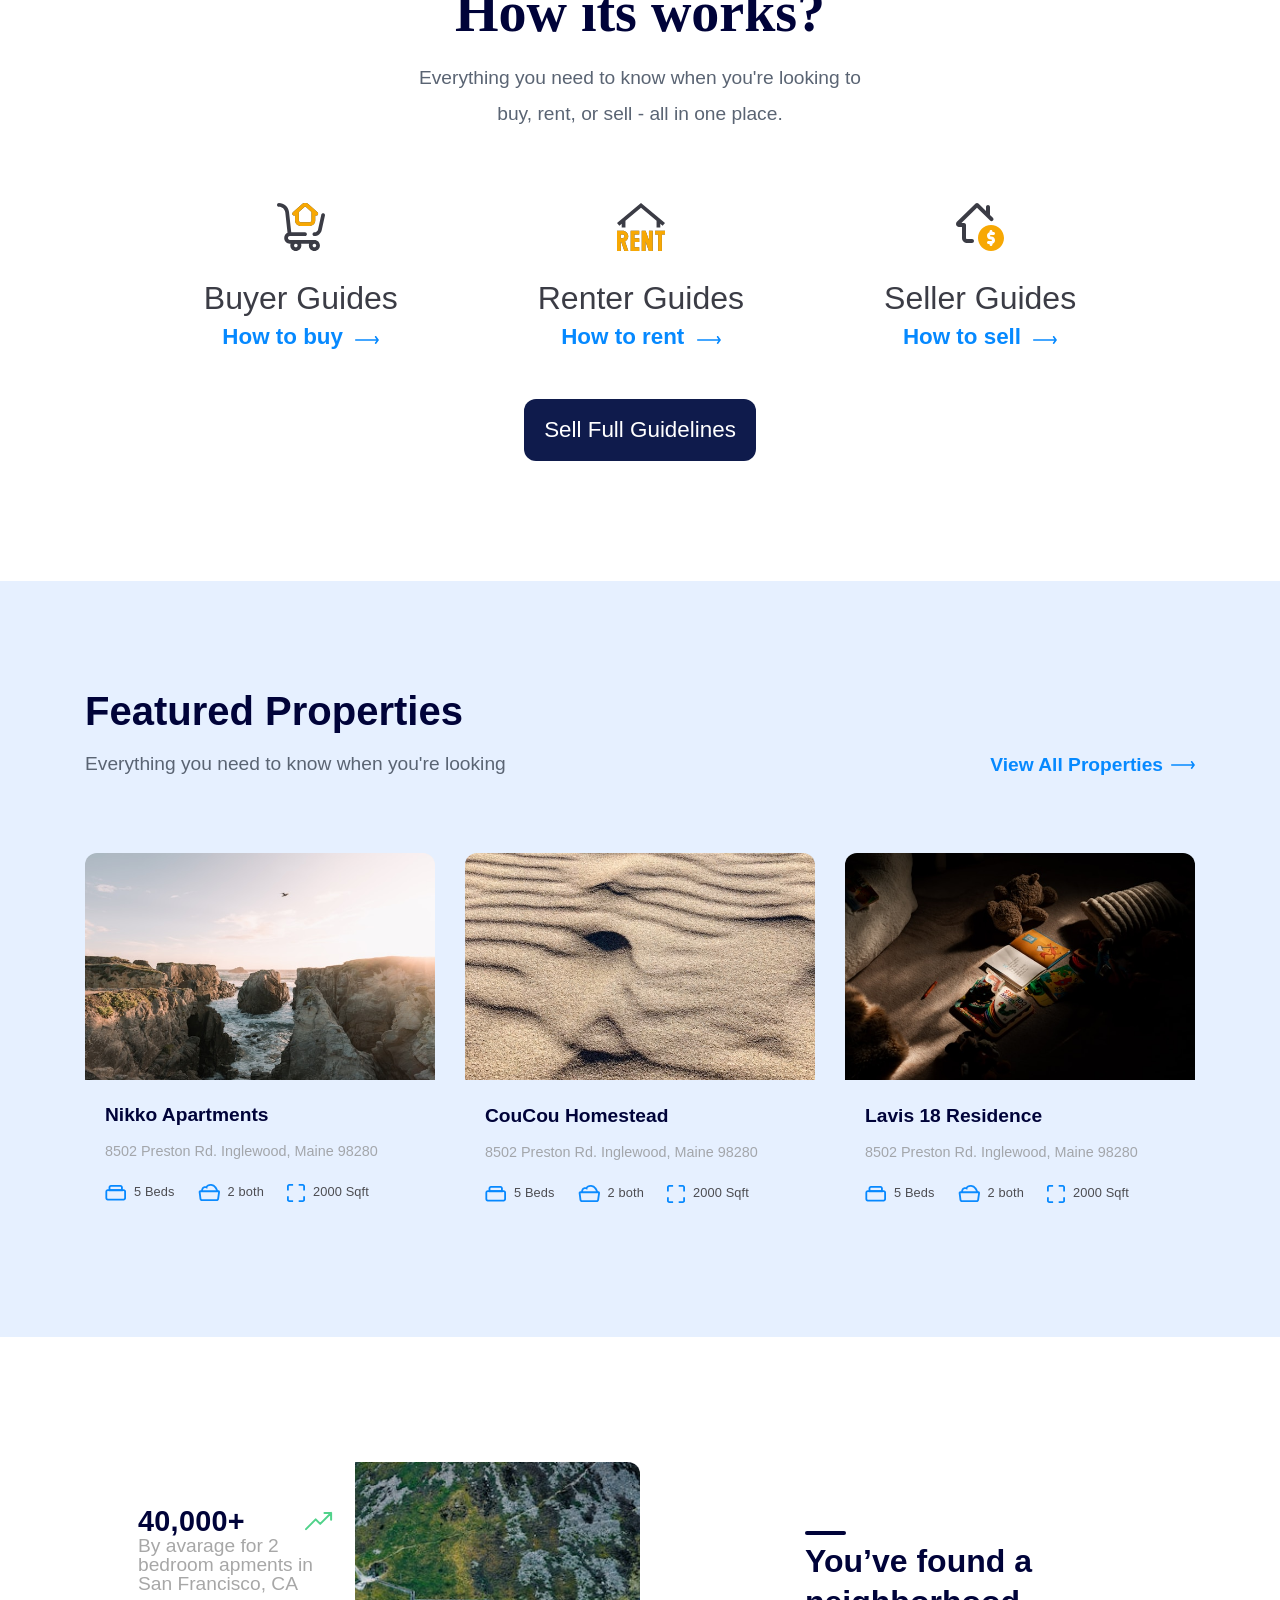
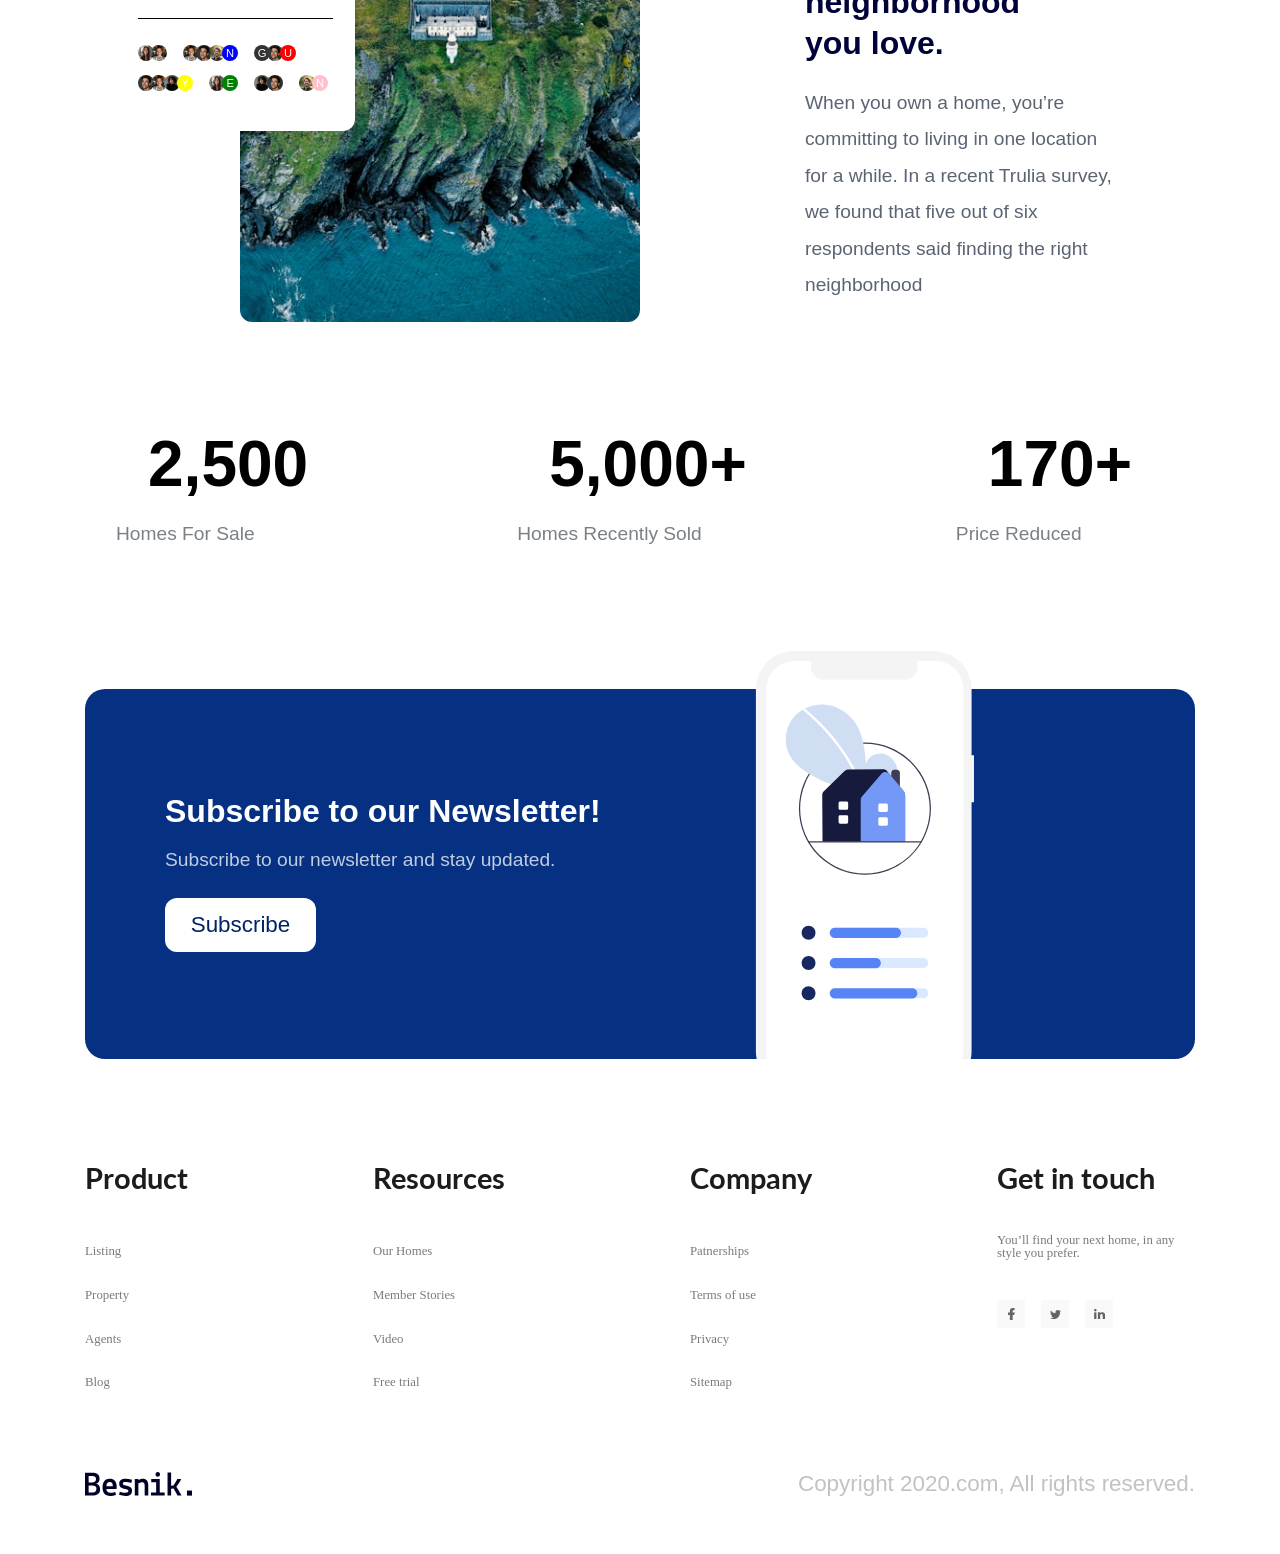
==== commit f3a84403: "Cải thiện phần header" ====
--- a/index.html
+++ b/index.html
@@ -18,8 +18,7 @@
 </head>
 <body>
     <main>
-        <!-- Header -->
-        <header class="hearder">
+        <header class="fixed-header">
             <div class="content">
                 <nav class="navbar">
                     <!-- Logo -->
@@ -38,6 +37,11 @@
                         <a href="#!" class="btn action-btn">Sign up</a>
                     </div>
                 </nav>
+            </div>
+        </header>
+        <!-- Hero -->
+        <div class="hero-wrap">
+            <div class="content">
                 <div class="hero">
                     <div class="info">
                         <p class="sub-title">Welcome to Besnik Agency</p>
@@ -52,7 +56,7 @@
                     src="./assets/css/img/hero_img.svg" alt="Discover a place you'll love to live." class="hero-img">
                 </div>
             </div>
-        </header>
+        </div>
 
         <!-- Client -->
         <div class="clients">
--- a/assets/css/nguyen.css
+++ b/assets/css/nguyen.css
@@ -52,7 +52,18 @@
 }
 
 /* Header */
-header {
+.fixed-header {
+    background: #E6F0FF;
+    padding-top: 26px;
+    position: sticky;
+    top: -26px;
+    z-index: 1;
+    height: 12vh;
+}
+
+.hero-wrap {
+    display: flex;
+    flex-direction: column;
     background: #E6F0FF;
     height: 100vh;
     position: relative;
@@ -61,7 +72,8 @@
 .navbar {
     display: flex;
     align-items: center;
-    padding-top: 38px;
+    /* padding-top: 38px; */
+    padding: 12px 0;
 }
 
 .navbar ul {
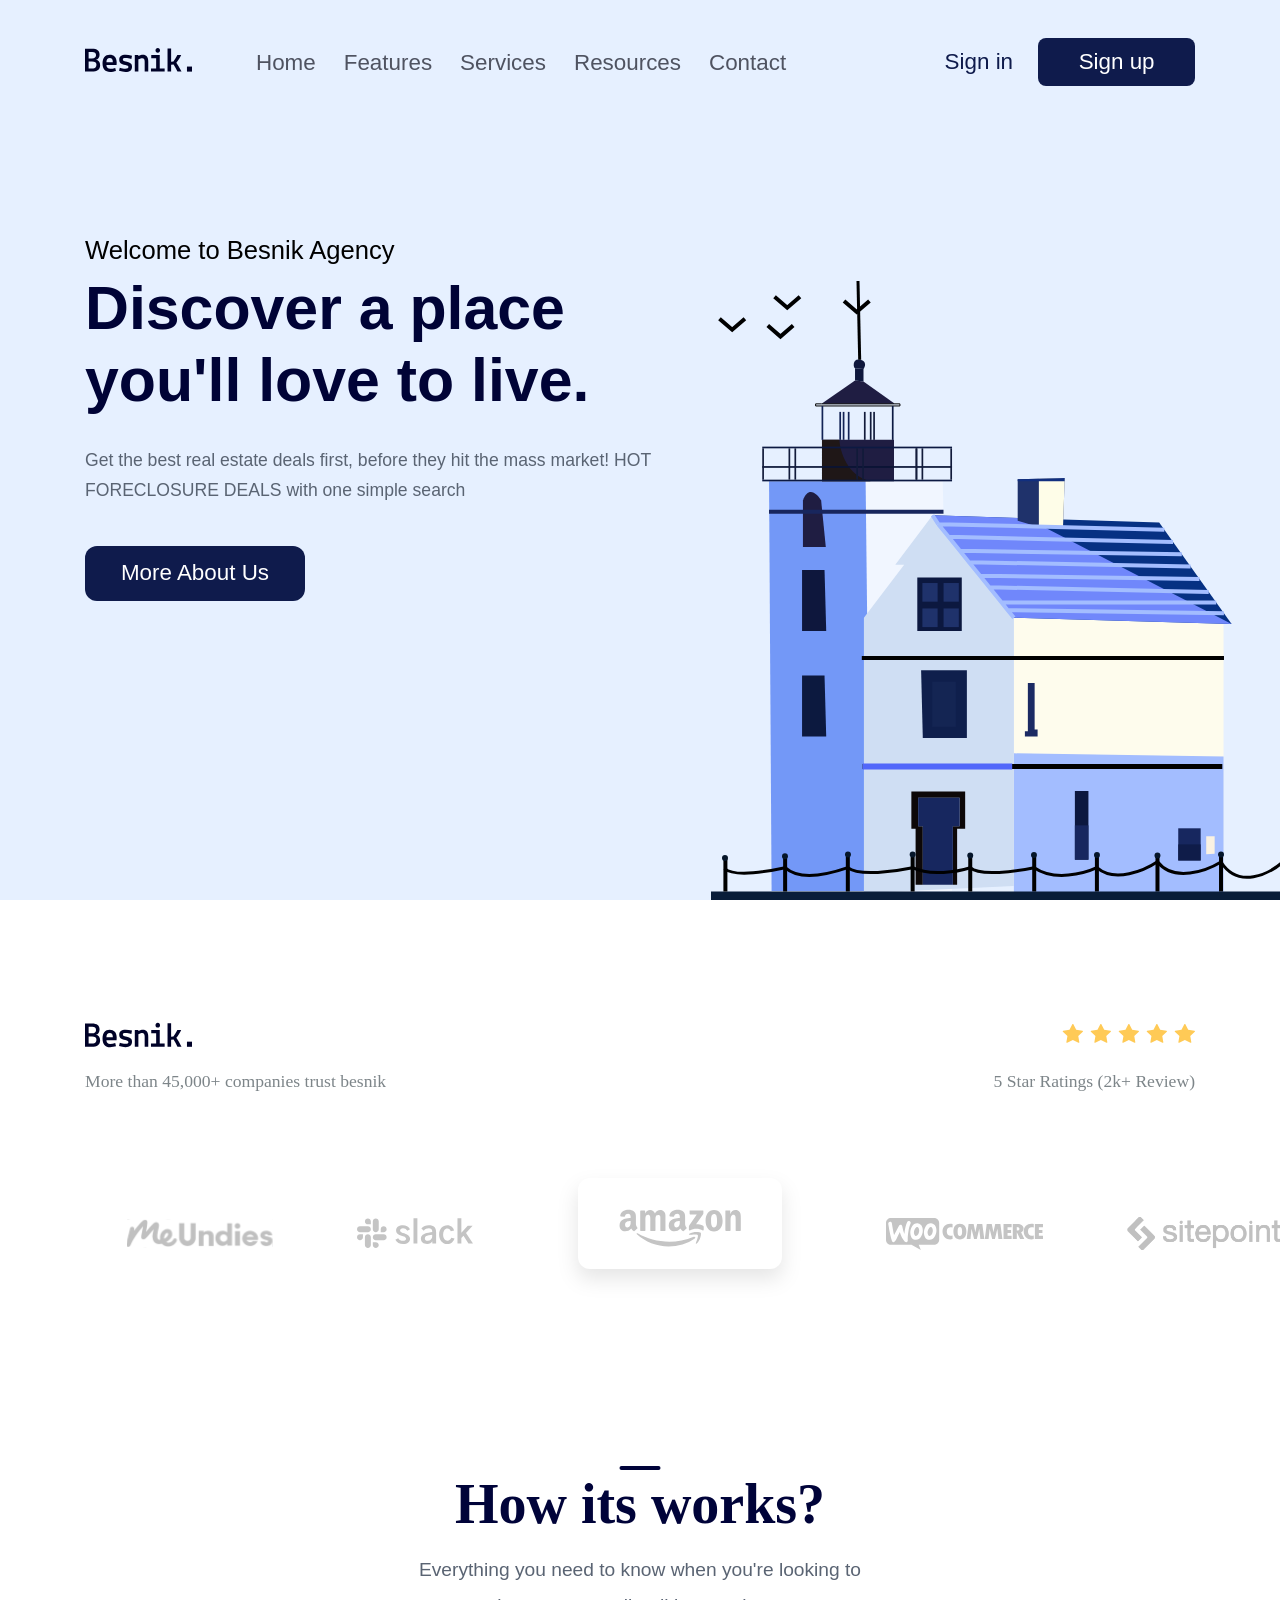
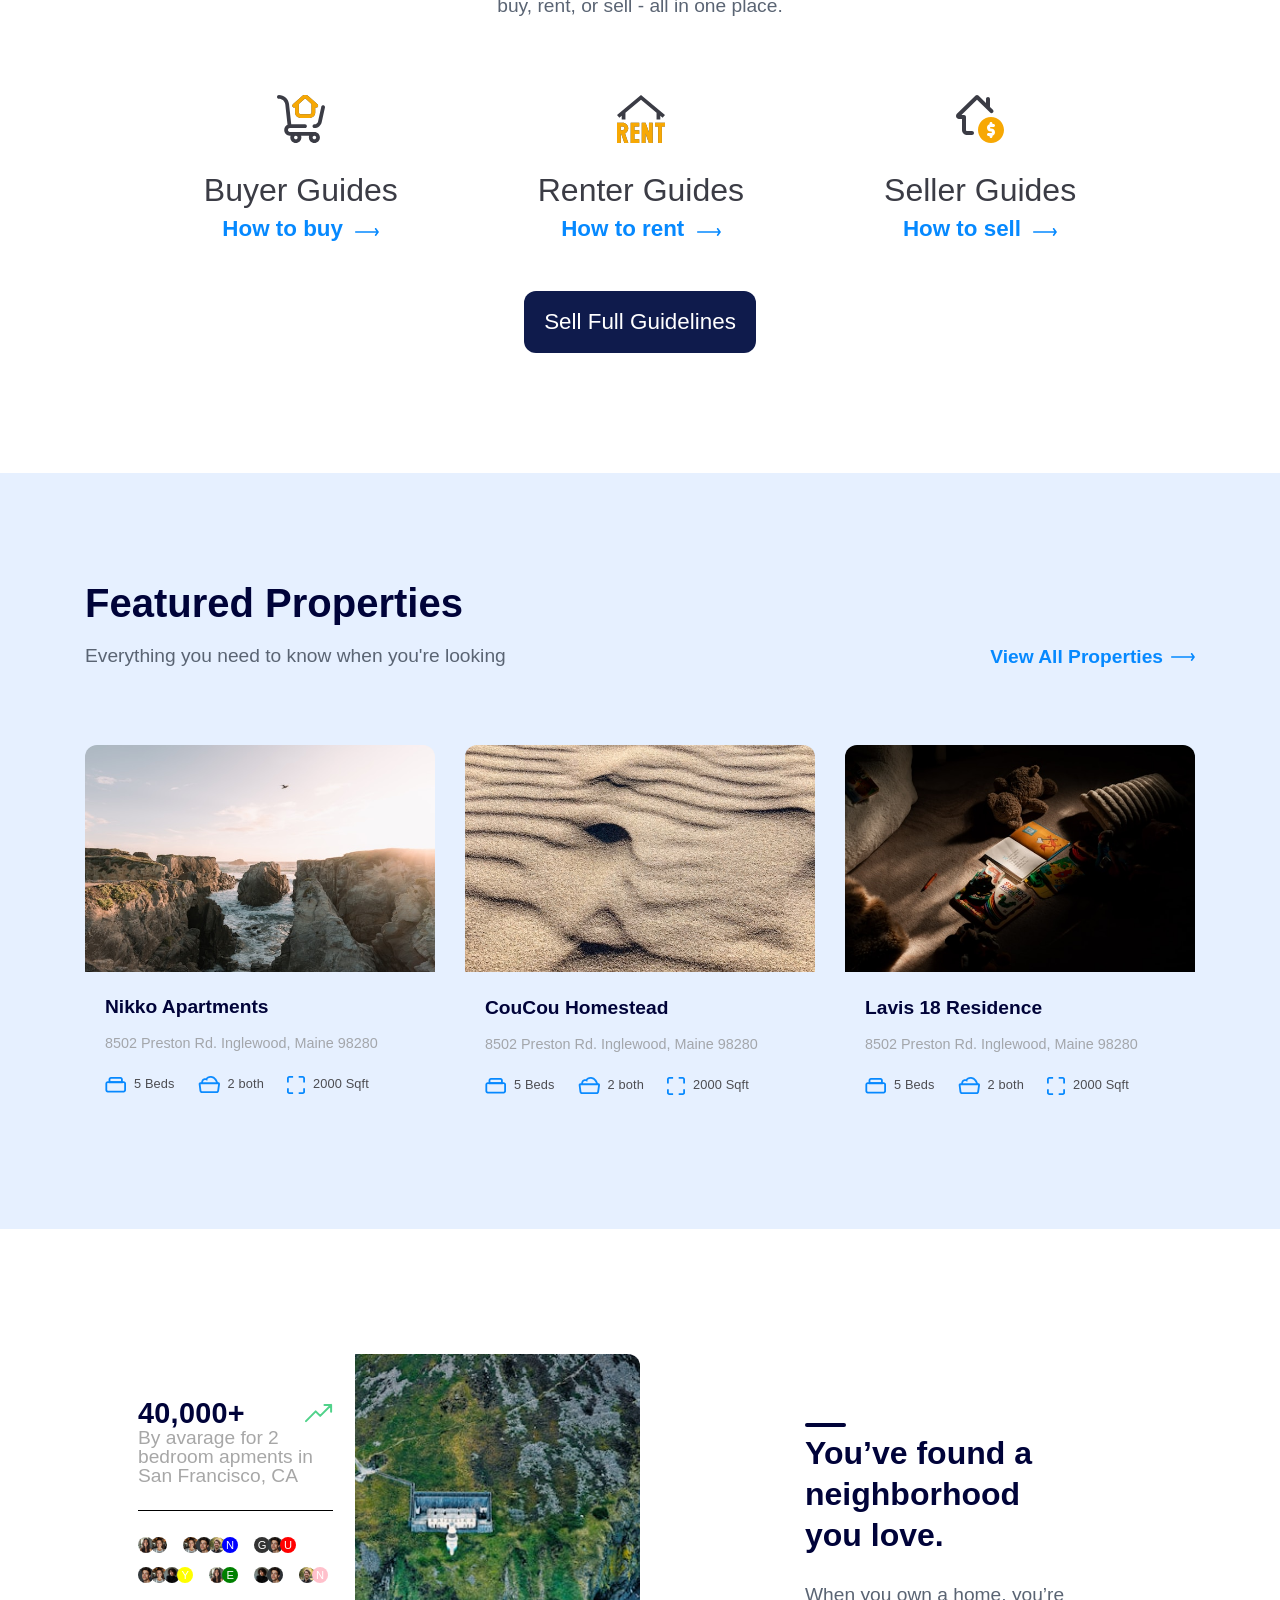
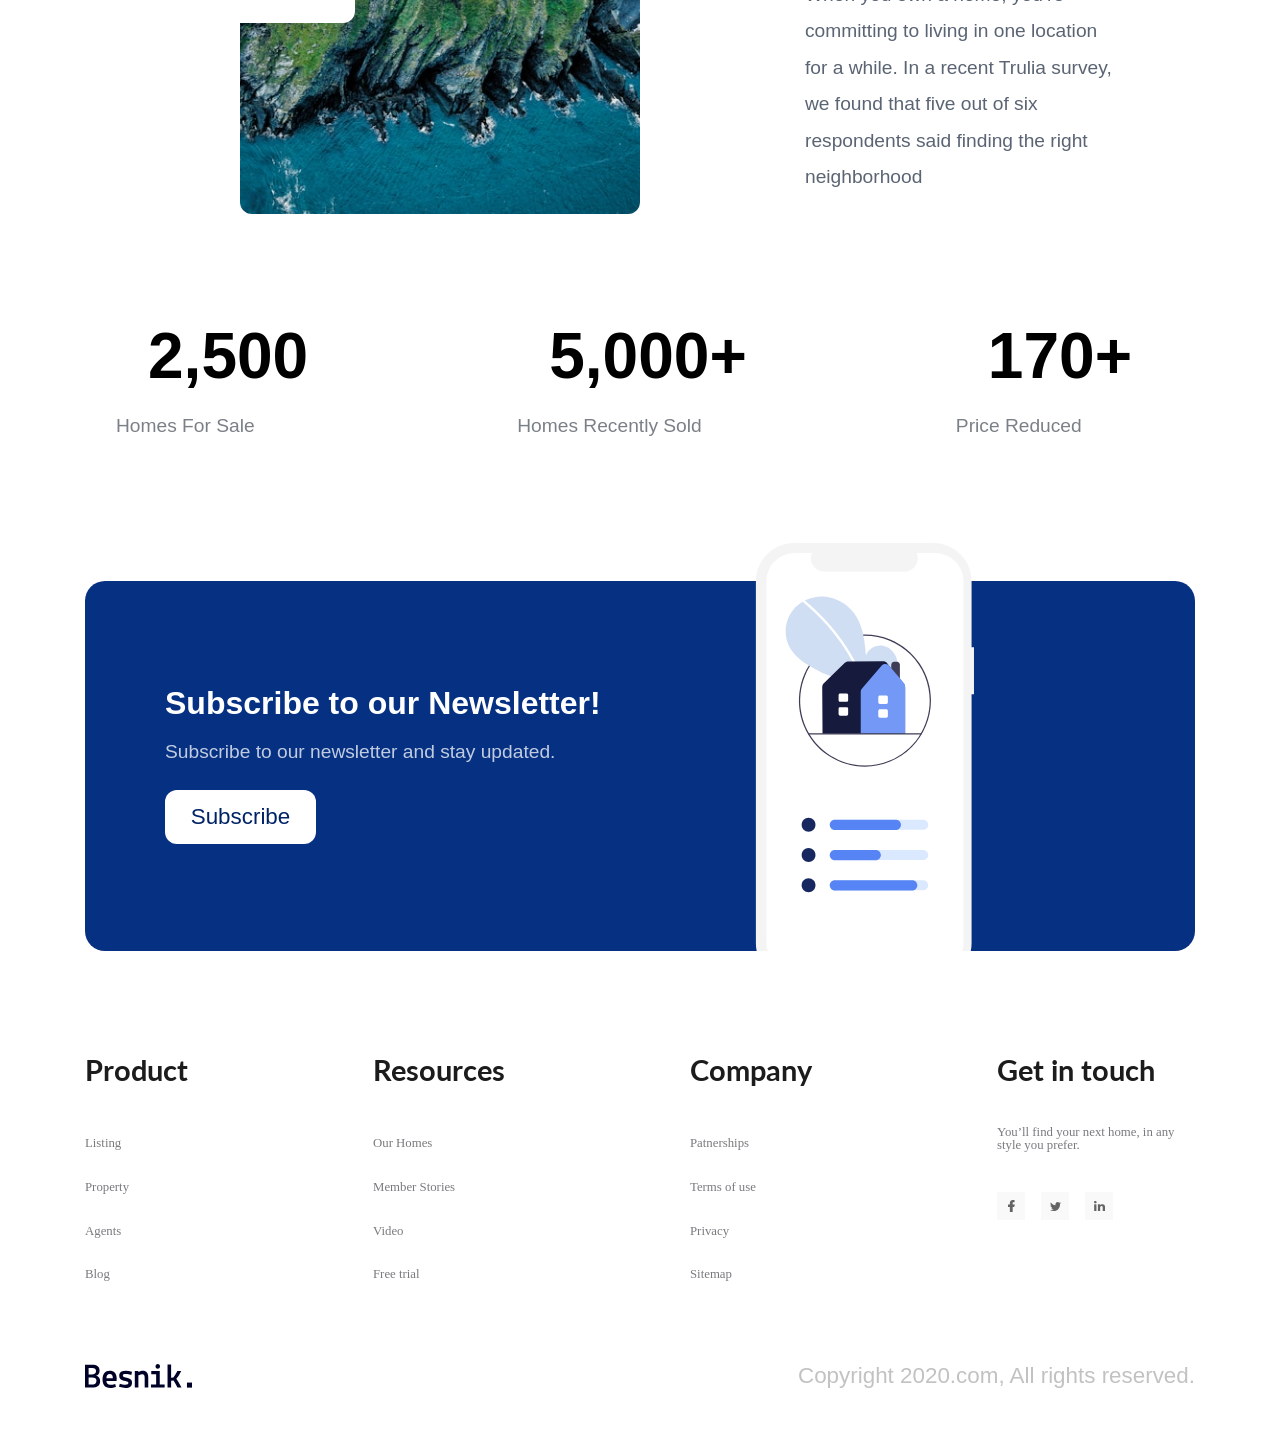
==== commit 18977af7: "Fix hero" ====
--- a/index.html
+++ b/index.html
@@ -22,7 +22,7 @@
             <div class="content">
                 <nav class="navbar">
                     <!-- Logo -->
-                    <img src="./assets/css/img/logo.svg" alt="Besnik.">
+                    <a href="#!"><img src="./assets/css/img/logo.svg" alt="Besnik."></a>
                     <!-- Navigation -->
                     <ul>
                         <li><a href="#!">Home</a></li>
--- a/assets/css/nguyen.css
+++ b/assets/css/nguyen.css
@@ -65,7 +65,7 @@
     display: flex;
     flex-direction: column;
     background: #E6F0FF;
-    height: 100vh;
+    height: 88vh;
     position: relative;
 }
 
